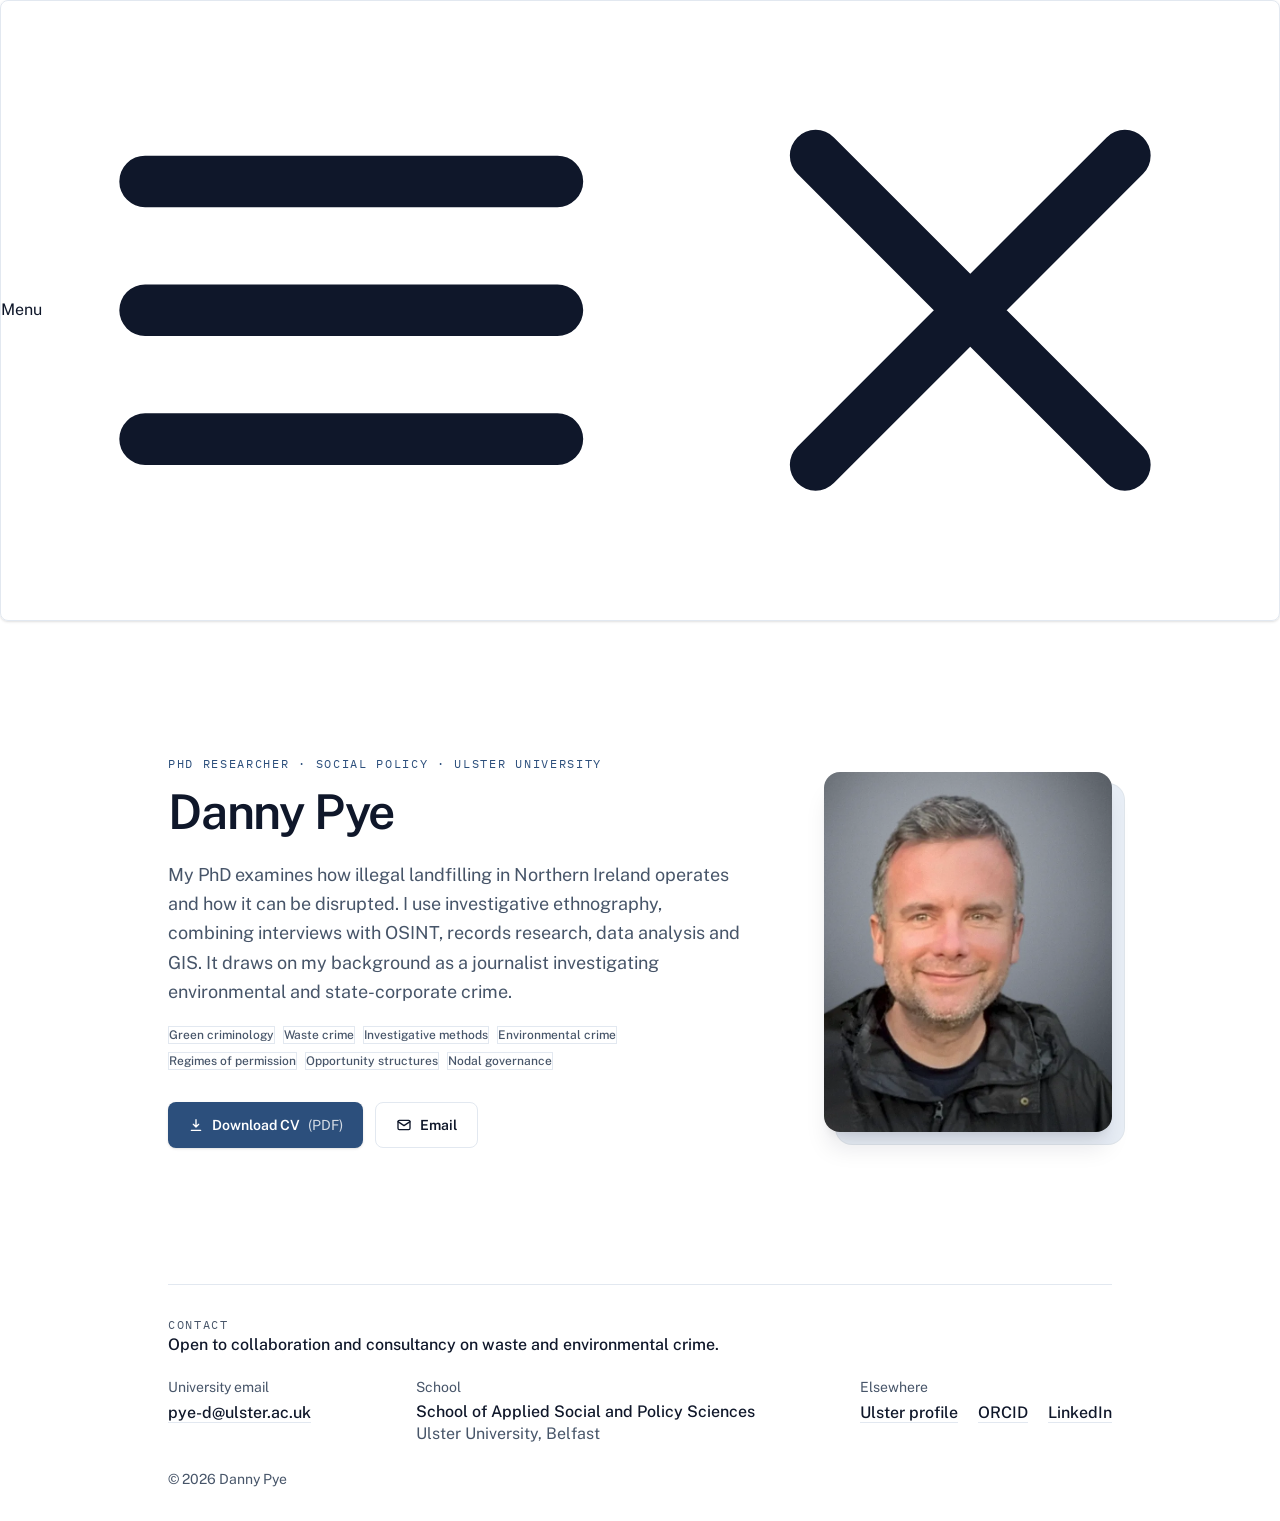
==== index.html @ be4c5b01 "Add files via upload" ====
<!DOCTYPE html>
<html lang="en-GB">
<head>
  <meta charset="utf-8">
  <meta name="viewport" content="width=device-width, initial-scale=1">
  <title>Danny Pye · PhD Researcher</title>
  <meta name="description" content="Danny Pye, PhD researcher in Social Policy at Ulster University, researching illegal landfilling in Northern Ireland.">

  <link rel="canonical" href="https://danny-pye.com/">

  <!-- Link previews: what appears when the site is shared on LinkedIn, WhatsApp, email, Bluesky, X -->
  <meta property="og:type" content="website">
  <meta property="og:url" content="https://danny-pye.com/">
  <meta property="og:site_name" content="Danny Pye">
  <meta property="og:locale" content="en_GB">
  <meta property="og:title" content="Danny Pye · PhD Researcher">
  <meta property="og:description" content="Danny Pye, PhD researcher in Social Policy at Ulster University, researching illegal landfilling in Northern Ireland.">
  <meta property="og:image" content="https://danny-pye.com/assets/og-image.jpg">
  <meta property="og:image:width" content="1200">
  <meta property="og:image:height" content="630">
  <meta property="og:image:alt" content="Danny Pye, PhD Researcher, Social Policy, Ulster University">
  <meta name="twitter:card" content="summary_large_image">

  <!-- Search engines: who this page is about and which profiles are his. Data only, not a script that runs. -->
  <script type="application/ld+json">
  {
    "@context": "https://schema.org",
    "@type": "Person",
    "name": "Danny Pye",
    "alternateName": "Daniel Pye",
    "url": "https://danny-pye.com/",
    "image": "https://danny-pye.com/assets/portrait.jpg",
    "jobTitle": "PhD Researcher",
    "email": "mailto:pye-d@ulster.ac.uk",
    "affiliation": {
      "@type": "CollegeOrUniversity",
      "name": "Ulster University",
      "department": { "@type": "Organization", "name": "School of Applied Social and Policy Sciences" }
    },
    "knowsAbout": ["Green criminology", "State-corporate crime", "Waste crime", "Environmental regulation", "Investigative methods"],
    "sameAs": [
      "https://orcid.org/0009-0008-0359-2669",
      "https://pure.ulster.ac.uk/en/persons/daniel-pye/",
      "https://www.linkedin.com/in/daniel-pye/"
    ]
  }
  </script>

  <!-- Browser-tab and home-screen icons -->
  <link rel="icon" href="favicon.ico" sizes="32x32">
  <link rel="icon" href="assets/favicon.svg" type="image/svg+xml">
  <link rel="apple-touch-icon" href="apple-touch-icon.png">

  <!-- Fonts -->
  <link rel="preconnect" href="https://fonts.googleapis.com">
  <link rel="preconnect" href="https://fonts.gstatic.com" crossorigin>
  <link rel="stylesheet" href="https://fonts.googleapis.com/css2?family=IBM+Plex+Mono:wght@500&family=Public+Sans:wght@400;500;600;700&display=swap">

  <!-- Compiled Tailwind (built automatically by GitHub from src/input.css) -->
  <link rel="stylesheet" href="assets/site.css">
</head>

<body class="bg-white font-sans text-ink antialiased">
  <!-- ===== Menu (no JavaScript: uses the built-in <details> element) =====
       To add a page: copy one <a> line below, in BOTH index.html and investigations.html. -->
  <nav aria-label="Site" class="fixed top-4 right-4 z-30 sm:top-6 sm:right-6">
    <details class="group relative">
      <summary class="flex size-11 cursor-pointer list-none items-center justify-center rounded-lg border border-line bg-white/90 text-ink shadow-sm backdrop-blur transition-colors hover:bg-slate-50 focus-visible:outline-2 focus-visible:outline-offset-2 focus-visible:outline-accent [&::-webkit-details-marker]:hidden">
        <span class="sr-only">Menu</span>
        <svg aria-hidden="true" class="size-5 group-open:hidden" viewBox="0 0 24 24" fill="none" stroke="currentColor" stroke-width="2" stroke-linecap="round"><path d="M4 7h16M4 12h16M4 17h16"/></svg>
        <svg aria-hidden="true" class="hidden size-5 group-open:block" viewBox="0 0 24 24" fill="none" stroke="currentColor" stroke-width="2" stroke-linecap="round"><path d="M6 6l12 12M18 6 6 18"/></svg>
      </summary>
      <div class="absolute right-0 mt-2 w-64 rounded-xl border border-line bg-white p-2 shadow-xl shadow-slate-900/10">
        <a href="./" aria-current="page" class="block rounded-lg px-3 py-2 text-sm font-medium bg-slate-100 text-ink focus-visible:outline-2 focus-visible:outline-accent">Home</a>
        <a href="investigations.html" class="block rounded-lg px-3 py-2 text-sm font-medium text-ink hover:bg-slate-50 focus-visible:outline-2 focus-visible:outline-accent">Selected investigations</a>
        <a href="assets/cv.pdf" download="Danny-Pye-CV.pdf" class="block rounded-lg px-3 py-2 text-sm font-medium text-ink hover:bg-slate-50 focus-visible:outline-2 focus-visible:outline-accent">Download CV (PDF)</a>
        <a href="./#contact" class="block rounded-lg px-3 py-2 text-sm font-medium text-ink hover:bg-slate-50 focus-visible:outline-2 focus-visible:outline-accent">Contact</a>
      </div>
    </details>
  </nav>

  <main class="mx-auto flex min-h-dvh max-w-5xl flex-col px-6 sm:px-10">

    <!-- ===== Intro ===== -->
    <section class="grid flex-1 items-center gap-10 py-12 md:grid-cols-[1fr_auto] md:gap-20 md:py-14 short:md:py-8 shorter:md:py-4">

      <!-- Text -->
      <div class="order-2 max-w-2xl md:order-1">
        <p class="font-mono text-xs uppercase tracking-[0.14em] text-accent">
          PhD Researcher · Social Policy · Ulster University
        </p>

        <h1 class="mt-4 text-4xl font-semibold tracking-tight text-balance sm:text-5xl short:mt-3 short:sm:text-[2.75rem]">
          Danny Pye
        </h1>

        <p class="mt-6 text-lg leading-relaxed text-muted short:mt-4 short:text-base shorter:leading-normal">
          My PhD examines how illegal landfilling in Northern Ireland operates and how it
          can be disrupted. I use investigative ethnography, combining interviews with OSINT,
          records research, data analysis and GIS. It draws on my
          background as a journalist investigating environmental and state-corporate crime.
        </p>

        <!-- Research interests: add, remove or reword the <li> lines -->
        <ul aria-label="Research interests" class="mt-5 flex flex-wrap gap-2 short:mt-4">
          <li class="rounded-full border border-line bg-slate-50 px-3 py-1 text-xs font-medium text-muted">Green criminology</li>
          <li class="rounded-full border border-line bg-slate-50 px-3 py-1 text-xs font-medium text-muted">Waste crime</li>
          <li class="rounded-full border border-line bg-slate-50 px-3 py-1 text-xs font-medium text-muted">Investigative methods</li>
          <li class="rounded-full border border-line bg-slate-50 px-3 py-1 text-xs font-medium text-muted">Environmental crime</li>
          <li class="rounded-full border border-line bg-slate-50 px-3 py-1 text-xs font-medium text-muted">Regimes of permission</li>
          <li class="rounded-full border border-line bg-slate-50 px-3 py-1 text-xs font-medium text-muted">Opportunity structures</li>
          <li class="rounded-full border border-line bg-slate-50 px-3 py-1 text-xs font-medium text-muted">Nodal governance</li>
        </ul>

        <div class="mt-8 flex flex-wrap gap-3 short:mt-5">
          <!-- CV button: to update the CV, upload a new cv.pdf to assets/ (same name). -->
          <a href="assets/cv.pdf" download="Danny-Pye-CV.pdf"
             class="inline-flex items-center gap-2 rounded-lg bg-accent px-5 py-3 text-sm font-semibold text-white shadow-sm transition-colors hover:bg-accent-dark focus-visible:outline-2 focus-visible:outline-offset-2 focus-visible:outline-accent">
            <svg aria-hidden="true" class="size-4" viewBox="0 0 24 24" fill="none" stroke="currentColor" stroke-width="2" stroke-linecap="round" stroke-linejoin="round"><path d="M12 4v11m0 0-4-4m4 4 4-4M5 20h14"/></svg>
            Download CV <span class="font-normal opacity-80">(PDF)</span>
          </a>
          <a href="mailto:pye-d@ulster.ac.uk"
             class="inline-flex items-center gap-2 rounded-lg border border-line px-5 py-3 text-sm font-semibold text-ink transition-colors hover:border-slate-300 hover:bg-slate-50 focus-visible:outline-2 focus-visible:outline-offset-2 focus-visible:outline-accent">
            <svg aria-hidden="true" class="size-4" viewBox="0 0 24 24" fill="none" stroke="currentColor" stroke-width="2" stroke-linecap="round" stroke-linejoin="round"><rect x="3" y="5" width="18" height="14" rx="2"/><path d="m3 7 9 6 9-6"/></svg>
            Email
          </a>
        </div>
      </div>

      <!-- Portrait card: offset tinted frame + soft shadow -->
      <figure class="relative order-1 w-52 sm:w-60 md:order-2 md:w-72 short:md:w-56">
        <div aria-hidden="true" class="absolute inset-0 translate-x-3 translate-y-3 rounded-2xl bg-accent-soft ring-1 ring-accent/15"></div>
        <picture>
          <source srcset="assets/portrait.webp" type="image/webp">
          <img src="assets/portrait.jpg" alt="Danny Pye" width="640" height="800"
               class="relative aspect-[4/5] w-full rounded-2xl object-cover shadow-xl shadow-slate-900/10">
        </picture>
      </figure>
    </section>

    <!-- ===== Contact ===== -->
    <section aria-labelledby="contact" class="border-t border-line pt-8 pb-6 short:pt-6 short:pb-4 shorter:pt-5">
      <h2 id="contact" class="font-mono text-xs uppercase tracking-[0.14em] text-muted">Contact</h2>
      <p class="mt-3 font-medium short:mt-2">
        Open to collaboration and consultancy on waste and environmental crime.
      </p>

      <dl class="mt-5 grid gap-6 sm:grid-cols-[auto_auto_auto] sm:justify-between sm:gap-x-10 short:mt-4">
        <div>
          <dt class="text-sm text-muted">University email</dt>
          <dd class="mt-1 font-medium">
            <a href="mailto:pye-d@ulster.ac.uk" class="underline decoration-line underline-offset-4 hover:decoration-accent">pye-d@ulster.ac.uk</a>
          </dd>
        </div>
        <div>
          <dt class="text-sm text-muted">School</dt>
          <dd class="mt-1 font-medium leading-snug">
            School of Applied Social and Policy Sciences<br>
            <span class="font-normal text-muted">Ulster University, Belfast</span>
          </dd>
        </div>
        <div>
          <dt class="text-sm text-muted">Elsewhere</dt>
          <dd class="mt-1 flex flex-wrap gap-x-5 gap-y-1 font-medium">
            <a href="https://pure.ulster.ac.uk/en/persons/daniel-pye/" class="underline decoration-line underline-offset-4 hover:decoration-accent">Ulster profile</a>
            <a href="https://orcid.org/0009-0008-0359-2669" class="underline decoration-line underline-offset-4 hover:decoration-accent">ORCID</a>
            <a href="https://www.linkedin.com/in/daniel-pye/" class="underline decoration-line underline-offset-4 hover:decoration-accent">LinkedIn</a>
          </dd>
        </div>
      </dl>
    </section>

    <footer class="pb-8 text-sm text-muted short:pb-6 shorter:pb-4">
      © 2026 Danny Pye
    </footer>

  </main>
</body>
</html>
---- assets/site.css ----
/*! tailwindcss v4.3.4 | MIT License | https://tailwindcss.com */
@layer properties{@supports (((-webkit-hyphens:none)) and (not (margin-trim:block))) or ((-moz-orient:inline) and (not (color:rgb(from red r g b)))){*,:before,:after,::backdrop{--tw-translate-x:0;--tw-translate-y:0;--tw-translate-z:0;--tw-border-style:solid;--tw-leading:initial;--tw-font-weight:initial;--tw-tracking:initial;--tw-shadow:0 0 #0000;--tw-shadow-color:initial;--tw-shadow-alpha:100%;--tw-inset-shadow:0 0 #0000;--tw-inset-shadow-color:initial;--tw-inset-shadow-alpha:100%;--tw-ring-color:initial;--tw-ring-shadow:0 0 #0000;--tw-inset-ring-color:initial;--tw-inset-ring-shadow:0 0 #0000;--tw-ring-inset:initial;--tw-ring-offset-width:0px;--tw-ring-offset-color:#fff;--tw-ring-offset-shadow:0 0 #0000;--tw-outline-style:solid}}}@layer theme{:root,:host{--font-sans:"Public Sans", ui-sans-serif, system-ui, "Segoe UI", sans-serif;--font-mono:"IBM Plex Mono", ui-monospace, "Cascadia Mono", Consolas, monospace;--color-slate-50:oklch(98.4% .003 247.858);--color-slate-300:oklch(86.9% .022 252.894);--color-slate-900:oklch(20.8% .042 265.755);--color-white:#fff;--spacing:.25rem;--container-xl:36rem;--container-5xl:64rem;--text-xs:.75rem;--text-xs--line-height:calc(1 / .75);--text-sm:.875rem;--text-sm--line-height:calc(1.25 / .875);--text-lg:1.125rem;--text-lg--line-height:calc(1.75 / 1.125);--text-4xl:2.25rem;--text-4xl--line-height:calc(2.5 / 2.25);--text-5xl:3rem;--text-5xl--line-height:1;--font-weight-normal:400;--font-weight-medium:500;--font-weight-semibold:600;--tracking-tight:-.025em;--leading-snug:1.375;--leading-relaxed:1.625;--radius-lg:.5rem;--radius-2xl:1rem;--default-transition-duration:.15s;--default-transition-timing-function:cubic-bezier(.4, 0, .2, 1);--default-font-family:var(--font-sans);--default-mono-font-family:var(--font-mono);--color-ink:#0f172a;--color-muted:#475569;--color-line:#e2e8f0;--color-accent:#2c4f7c;--color-accent-dark:#213c60;--color-accent-soft:#e8eef6}}@layer base{*,:after,:before,::backdrop{box-sizing:border-box;border:0 solid;margin:0;padding:0}::file-selector-button{box-sizing:border-box;border:0 solid;margin:0;padding:0}html,:host{-webkit-text-size-adjust:100%;tab-size:4;line-height:1.5;font-family:var(--default-font-family,-apple-system, BlinkMacSystemFont, "Segoe UI", Roboto, "Helvetica Neue", "Noto Sans", Arial, sans-serif, "Apple Color Emoji", "Segoe UI Emoji", "Segoe UI Symbol", "Noto Color Emoji");font-feature-settings:var(--default-font-feature-settings,normal);font-variation-settings:var(--default-font-variation-settings,normal);-webkit-tap-highlight-color:transparent}hr{height:0;color:inherit;border-top-width:1px}abbr:where([title]){-webkit-text-decoration:underline dotted;text-decoration:underline dotted}h1,h2,h3,h4,h5,h6{font-size:inherit;font-weight:inherit}a{color:inherit;-webkit-text-decoration:inherit;-webkit-text-decoration:inherit;-webkit-text-decoration:inherit;text-decoration:inherit}b,strong{font-weight:bolder}code,kbd,samp,pre{font-family:var(--default-mono-font-family,ui-monospace, SFMono-Regular, Menlo, Monaco, Consolas, "Liberation Mono", "Courier New", monospace);font-feature-settings:var(--default-mono-font-feature-settings,normal);font-variation-settings:var(--default-mono-font-variation-settings,normal);font-size:1em}small{font-size:80%}sub,sup{vertical-align:baseline;font-size:75%;line-height:0;position:relative}sub{bottom:-.25em}sup{top:-.5em}table{text-indent:0;border-color:inherit;border-collapse:collapse}:-moz-focusring:where(:not(iframe)){outline:auto}progress{vertical-align:baseline}summary{display:list-item}ol,ul,menu{list-style:none}img,svg,video,canvas,audio,iframe,embed,object{vertical-align:middle;display:block}img,video{max-width:100%;height:auto}button,input,select,optgroup,textarea{font:inherit;font-feature-settings:inherit;font-variation-settings:inherit;letter-spacing:inherit;color:inherit;opacity:1;background-color:#0000;border-radius:0}::file-selector-button{font:inherit;font-feature-settings:inherit;font-variation-settings:inherit;letter-spacing:inherit;color:inherit;opacity:1;background-color:#0000;border-radius:0}:where(select:is([multiple],[size])) optgroup{font-weight:bolder}:where(select:is([multiple],[size])) optgroup option{padding-inline-start:20px}::file-selector-button{margin-inline-end:4px}::placeholder{opacity:1}@supports (not ((-webkit-appearance:-apple-pay-button))) or (contain-intrinsic-size:1px){::placeholder{color:currentColor}@supports (color:color-mix(in lab, red, red)){::placeholder{color:color-mix(in oklab, currentcolor 50%, transparent)}}}textarea{resize:vertical}::-webkit-search-decoration{-webkit-appearance:none}::-webkit-date-and-time-value{min-height:1lh;text-align:inherit}::-webkit-datetime-edit{display:inline-flex}::-webkit-datetime-edit-fields-wrapper{padding:0}::-webkit-datetime-edit{padding-block:0}::-webkit-datetime-edit-year-field{padding-block:0}::-webkit-datetime-edit-month-field{padding-block:0}::-webkit-datetime-edit-day-field{padding-block:0}::-webkit-datetime-edit-hour-field{padding-block:0}::-webkit-datetime-edit-minute-field{padding-block:0}::-webkit-datetime-edit-second-field{padding-block:0}::-webkit-datetime-edit-millisecond-field{padding-block:0}::-webkit-datetime-edit-meridiem-field{padding-block:0}::-webkit-calendar-picker-indicator{line-height:1}:-moz-ui-invalid{box-shadow:none}button,input:where([type=button],[type=reset],[type=submit]){appearance:button}::file-selector-button{appearance:button}::-webkit-inner-spin-button{height:auto}::-webkit-outer-spin-button{height:auto}[hidden]:where(:not([hidden=until-found])){display:none!important}}@layer components;@layer utilities{.absolute{position:absolute}.relative{position:relative}.inset-0{inset:0}.order-1{order:1}.order-2{order:2}.mx-auto{margin-inline:auto}.mt-1{margin-top:var(--spacing)}.mt-4{margin-top:calc(var(--spacing) * 4)}.mt-5{margin-top:calc(var(--spacing) * 5)}.mt-6{margin-top:calc(var(--spacing) * 6)}.mt-8{margin-top:calc(var(--spacing) * 8)}.block{display:block}.contents{display:contents}.flex{display:flex}.grid{display:grid}.inline-flex{display:inline-flex}.aspect-\[4\/5\]{aspect-ratio:4/5}.size-4{width:calc(var(--spacing) * 4);height:calc(var(--spacing) * 4)}.min-h-dvh{min-height:100dvh}.w-52{width:calc(var(--spacing) * 52)}.w-full{width:100%}.max-w-5xl{max-width:var(--container-5xl)}.max-w-xl{max-width:var(--container-xl)}.flex-1{flex:1}.translate-x-3{--tw-translate-x:calc(var(--spacing) * 3);translate:var(--tw-translate-x) var(--tw-translate-y)}.translate-y-3{--tw-translate-y:calc(var(--spacing) * 3);translate:var(--tw-translate-x) var(--tw-translate-y)}.flex-col{flex-direction:column}.flex-wrap{flex-wrap:wrap}.items-center{align-items:center}.gap-2{gap:calc(var(--spacing) * 2)}.gap-3{gap:calc(var(--spacing) * 3)}.gap-6{gap:calc(var(--spacing) * 6)}.gap-10{gap:calc(var(--spacing) * 10)}.gap-x-5{column-gap:calc(var(--spacing) * 5)}.gap-y-1{row-gap:var(--spacing)}.rounded{border-radius:.25rem}.rounded-2xl{border-radius:var(--radius-2xl)}.rounded-lg{border-radius:var(--radius-lg)}.border{border-style:var(--tw-border-style);border-width:1px}.border-t{border-top-style:var(--tw-border-style);border-top-width:1px}.border-line{border-color:var(--color-line)}.bg-accent{background-color:var(--color-accent)}.bg-accent-soft{background-color:var(--color-accent-soft)}.bg-white{background-color:var(--color-white)}.object-cover{object-fit:cover}.px-5{padding-inline:calc(var(--spacing) * 5)}.px-6{padding-inline:calc(var(--spacing) * 6)}.py-3{padding-block:calc(var(--spacing) * 3)}.py-12{padding-block:calc(var(--spacing) * 12)}.pt-8{padding-top:calc(var(--spacing) * 8)}.pb-6{padding-bottom:calc(var(--spacing) * 6)}.pb-8{padding-bottom:calc(var(--spacing) * 8)}.font-mono{font-family:var(--font-mono)}.font-sans{font-family:var(--font-sans)}.text-4xl{font-size:var(--text-4xl);line-height:var(--tw-leading,var(--text-4xl--line-height))}.text-lg{font-size:var(--text-lg);line-height:var(--tw-leading,var(--text-lg--line-height))}.text-sm{font-size:var(--text-sm);line-height:var(--tw-leading,var(--text-sm--line-height))}.text-xs{font-size:var(--text-xs);line-height:var(--tw-leading,var(--text-xs--line-height))}.leading-relaxed{--tw-leading:var(--leading-relaxed);line-height:var(--leading-relaxed)}.leading-snug{--tw-leading:var(--leading-snug);line-height:var(--leading-snug)}.font-medium{--tw-font-weight:var(--font-weight-medium);font-weight:var(--font-weight-medium)}.font-normal{--tw-font-weight:var(--font-weight-normal);font-weight:var(--font-weight-normal)}.font-semibold{--tw-font-weight:var(--font-weight-semibold);font-weight:var(--font-weight-semibold)}.tracking-\[0\.14em\]{--tw-tracking:.14em;letter-spacing:.14em}.tracking-tight{--tw-tracking:var(--tracking-tight);letter-spacing:var(--tracking-tight)}.text-balance{text-wrap:balance}.text-accent{color:var(--color-accent)}.text-ink{color:var(--color-ink)}.text-muted{color:var(--color-muted)}.text-white{color:var(--color-white)}.uppercase{text-transform:uppercase}.underline{text-decoration-line:underline}.decoration-line{-webkit-text-decoration-color:var(--color-line);-webkit-text-decoration-color:var(--color-line);text-decoration-color:var(--color-line)}.underline-offset-4{text-underline-offset:4px}.antialiased{-webkit-font-smoothing:antialiased;-moz-osx-font-smoothing:grayscale}.opacity-80{opacity:.8}.shadow,.shadow-sm{--tw-shadow:0 1px 3px 0 var(--tw-shadow-color,#0000001a), 0 1px 2px -1px var(--tw-shadow-color,#0000001a);box-shadow:var(--tw-inset-shadow), var(--tw-inset-ring-shadow), var(--tw-ring-offset-shadow), var(--tw-ring-shadow), var(--tw-shadow)}.shadow-xl{--tw-shadow:0 20px 25px -5px var(--tw-shadow-color,#0000001a), 0 8px 10px -6px var(--tw-shadow-color,#0000001a);box-shadow:var(--tw-inset-shadow), var(--tw-inset-ring-shadow), var(--tw-ring-offset-shadow), var(--tw-ring-shadow), var(--tw-shadow)}.ring-1{--tw-ring-shadow:var(--tw-ring-inset, ) 0 0 0 calc(1px + var(--tw-ring-offset-width)) var(--tw-ring-color,currentcolor);box-shadow:var(--tw-inset-shadow), var(--tw-inset-ring-shadow), var(--tw-ring-offset-shadow), var(--tw-ring-shadow), var(--tw-shadow)}.shadow-slate-900\/10{--tw-shadow-color:#0f172b1a}@supports (color:color-mix(in lab, red, red)){.shadow-slate-900\/10{--tw-shadow-color:color-mix(in oklab, color-mix(in oklab, var(--color-slate-900) 10%, transparent) var(--tw-shadow-alpha), transparent)}}.ring-accent\/15{--tw-ring-color:#2c4f7c26}@supports (color:color-mix(in lab, red, red)){.ring-accent\/15{--tw-ring-color:color-mix(in oklab, var(--color-accent) 15%, transparent)}}.transition-colors{transition-property:color,background-color,border-color,outline-color,text-decoration-color,fill,stroke,--tw-gradient-from,--tw-gradient-via,--tw-gradient-to;transition-timing-function:var(--tw-ease,var(--default-transition-timing-function));transition-duration:var(--tw-duration,var(--default-transition-duration))}@media (hover:hover){.hover\:border-slate-300:hover{border-color:var(--color-slate-300)}.hover\:bg-accent-dark:hover{background-color:var(--color-accent-dark)}.hover\:bg-slate-50:hover{background-color:var(--color-slate-50)}.hover\:decoration-accent:hover{-webkit-text-decoration-color:var(--color-accent);-webkit-text-decoration-color:var(--color-accent);text-decoration-color:var(--color-accent)}}.focus-visible\:outline-2:focus-visible{outline-style:var(--tw-outline-style);outline-width:2px}.focus-visible\:outline-offset-2:focus-visible{outline-offset:2px}.focus-visible\:outline-accent:focus-visible{outline-color:var(--color-accent)}@media (min-width:40rem){.sm\:w-60{width:calc(var(--spacing) * 60)}.sm\:grid-cols-\[auto_auto_auto\]{grid-template-columns:auto auto auto}.sm\:justify-between{justify-content:space-between}.sm\:gap-x-10{column-gap:calc(var(--spacing) * 10)}.sm\:px-10{padding-inline:calc(var(--spacing) * 10)}.sm\:text-5xl{font-size:var(--text-5xl);line-height:var(--tw-leading,var(--text-5xl--line-height))}}@media (min-width:48rem){.md\:order-1{order:1}.md\:order-2{order:2}.md\:w-72{width:calc(var(--spacing) * 72)}.md\:grid-cols-\[1fr_auto\]{grid-template-columns:1fr auto}.md\:gap-20{gap:calc(var(--spacing) * 20)}.md\:py-16{padding-block:calc(var(--spacing) * 16)}}@media (max-height:760px){.short\:mt-4{margin-top:calc(var(--spacing) * 4)}.short\:pt-6{padding-top:calc(var(--spacing) * 6)}.short\:pb-4{padding-bottom:calc(var(--spacing) * 4)}.short\:pb-6{padding-bottom:calc(var(--spacing) * 6)}@media (min-width:48rem){.short\:md\:w-56{width:calc(var(--spacing) * 56)}.short\:md\:py-8{padding-block:calc(var(--spacing) * 8)}}}}@property --tw-translate-x{syntax:"*";inherits:false;initial-value:0}@property --tw-translate-y{syntax:"*";inherits:false;initial-value:0}@property --tw-translate-z{syntax:"*";inherits:false;initial-value:0}@property --tw-border-style{syntax:"*";inherits:false;initial-value:solid}@property --tw-leading{syntax:"*";inherits:false}@property --tw-font-weight{syntax:"*";inherits:false}@property --tw-tracking{syntax:"*";inherits:false}@property --tw-shadow{syntax:"*";inherits:false;initial-value:0 0 #0000}@property --tw-shadow-color{syntax:"*";inherits:false}@property --tw-shadow-alpha{syntax:"<percentage>";inherits:false;initial-value:100%}@property --tw-inset-shadow{syntax:"*";inherits:false;initial-value:0 0 #0000}@property --tw-inset-shadow-color{syntax:"*";inherits:false}@property --tw-inset-shadow-alpha{syntax:"<percentage>";inherits:false;initial-value:100%}@property --tw-ring-color{syntax:"*";inherits:false}@property --tw-ring-shadow{syntax:"*";inherits:false;initial-value:0 0 #0000}@property --tw-inset-ring-color{syntax:"*";inherits:false}@property --tw-inset-ring-shadow{syntax:"*";inherits:false;initial-value:0 0 #0000}@property --tw-ring-inset{syntax:"*";inherits:false}@property --tw-ring-offset-width{syntax:"<length>";inherits:false;initial-value:0}@property --tw-ring-offset-color{syntax:"*";inherits:false;initial-value:#fff}@property --tw-ring-offset-shadow{syntax:"*";inherits:false;initial-value:0 0 #0000}@property --tw-outline-style{syntax:"*";inherits:false;initial-value:solid}
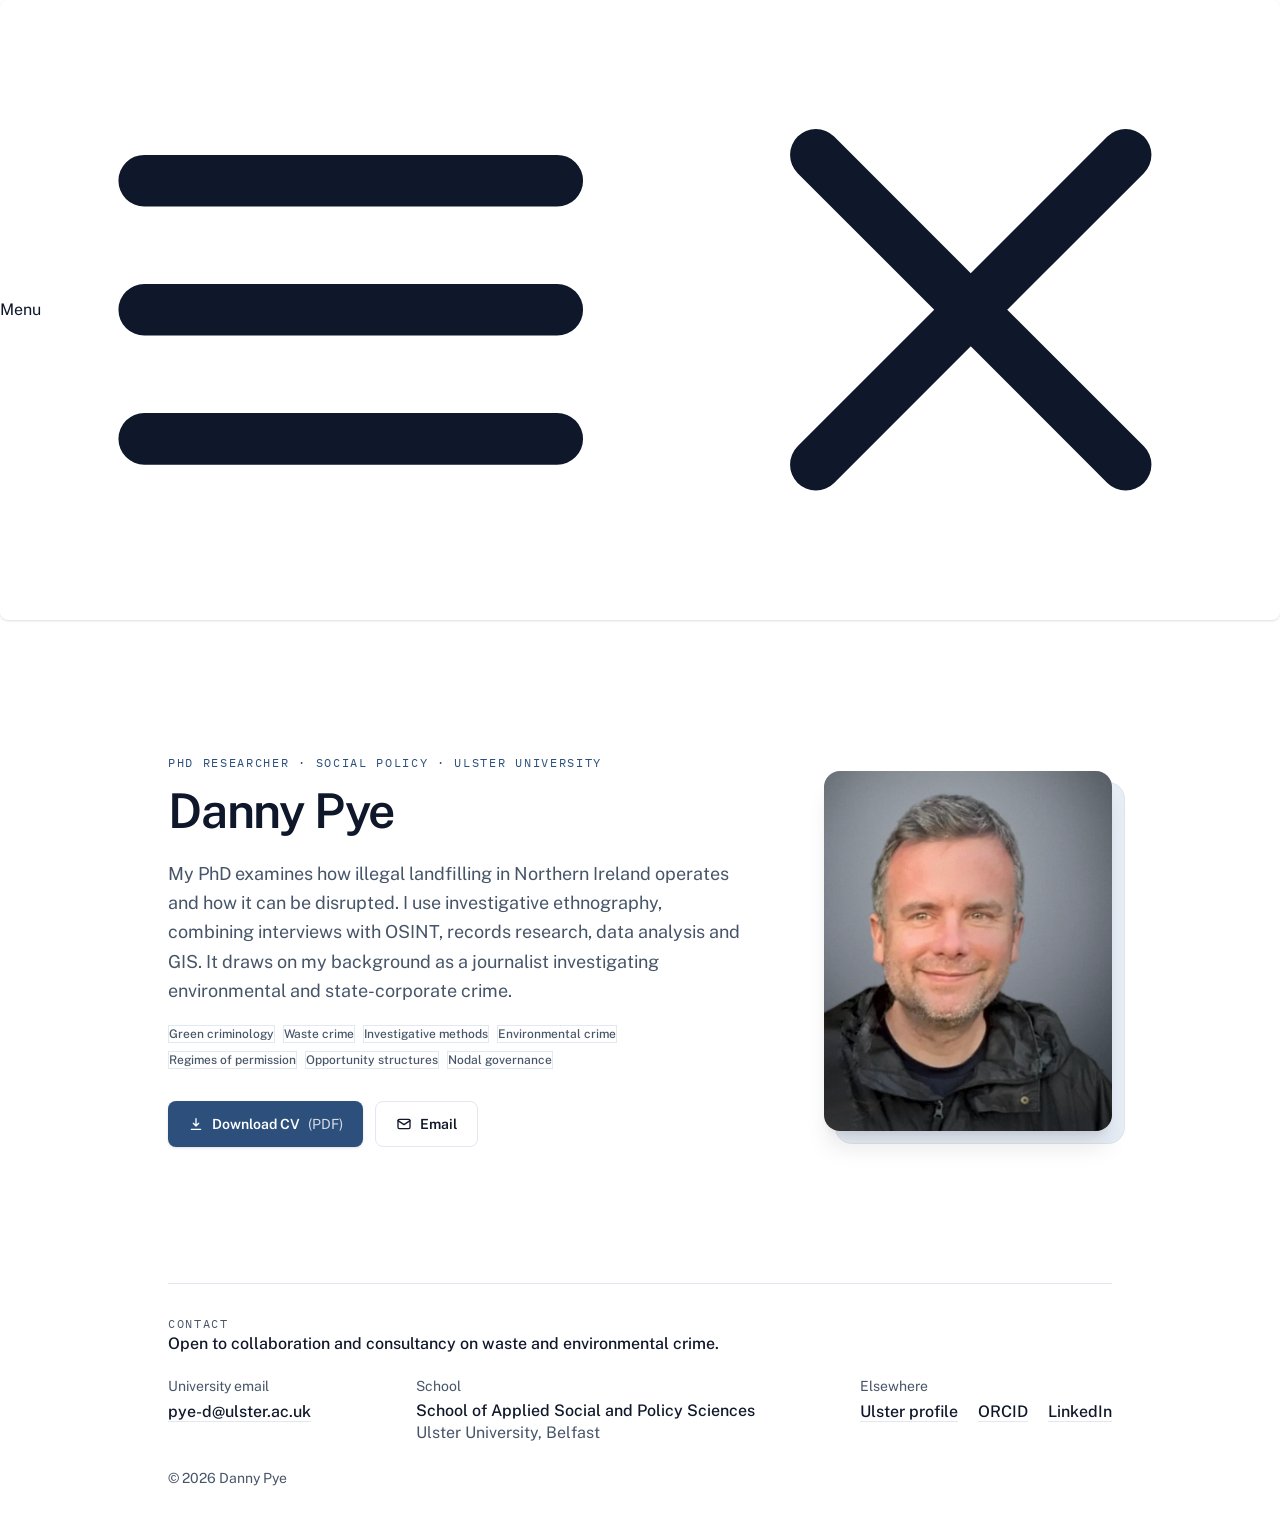
==== commit 19215b7c: "Remove border from menu dropdown in index.html" ====
--- a/index.html
+++ b/index.html
@@ -65,16 +65,14 @@
        To add a page: copy one <a> line below, in BOTH index.html and investigations.html. -->
   <nav aria-label="Site" class="fixed top-4 right-4 z-30 sm:top-6 sm:right-6">
     <details class="group relative">
-      <summary class="flex size-11 cursor-pointer list-none items-center justify-center rounded-lg border border-line bg-white/90 text-ink shadow-sm backdrop-blur transition-colors hover:bg-slate-50 focus-visible:outline-2 focus-visible:outline-offset-2 focus-visible:outline-accent [&::-webkit-details-marker]:hidden">
+      <summary class="flex size-11 cursor-pointer list-none items-center justify-center rounded-lg bg-white/90 text-ink shadow-sm backdrop-blur transition-colors hover:bg-slate-50 focus-visible:outline-2 focus-visible:outline-offset-2 focus-visible:outline-accent [&::-webkit-details-marker]:hidden">
         <span class="sr-only">Menu</span>
         <svg aria-hidden="true" class="size-5 group-open:hidden" viewBox="0 0 24 24" fill="none" stroke="currentColor" stroke-width="2" stroke-linecap="round"><path d="M4 7h16M4 12h16M4 17h16"/></svg>
         <svg aria-hidden="true" class="hidden size-5 group-open:block" viewBox="0 0 24 24" fill="none" stroke="currentColor" stroke-width="2" stroke-linecap="round"><path d="M6 6l12 12M18 6 6 18"/></svg>
       </summary>
-      <div class="absolute right-0 mt-2 w-64 rounded-xl border border-line bg-white p-2 shadow-xl shadow-slate-900/10">
+      <div class="absolute right-0 mt-2 w-64 rounded-xl bg-white p-2 shadow-xl shadow-slate-900/10">
         <a href="./" aria-current="page" class="block rounded-lg px-3 py-2 text-sm font-medium bg-slate-100 text-ink focus-visible:outline-2 focus-visible:outline-accent">Home</a>
         <a href="investigations.html" class="block rounded-lg px-3 py-2 text-sm font-medium text-ink hover:bg-slate-50 focus-visible:outline-2 focus-visible:outline-accent">Selected investigations</a>
-        <a href="assets/cv.pdf" download="Danny-Pye-CV.pdf" class="block rounded-lg px-3 py-2 text-sm font-medium text-ink hover:bg-slate-50 focus-visible:outline-2 focus-visible:outline-accent">Download CV (PDF)</a>
-        <a href="./#contact" class="block rounded-lg px-3 py-2 text-sm font-medium text-ink hover:bg-slate-50 focus-visible:outline-2 focus-visible:outline-accent">Contact</a>
       </div>
     </details>
   </nav>
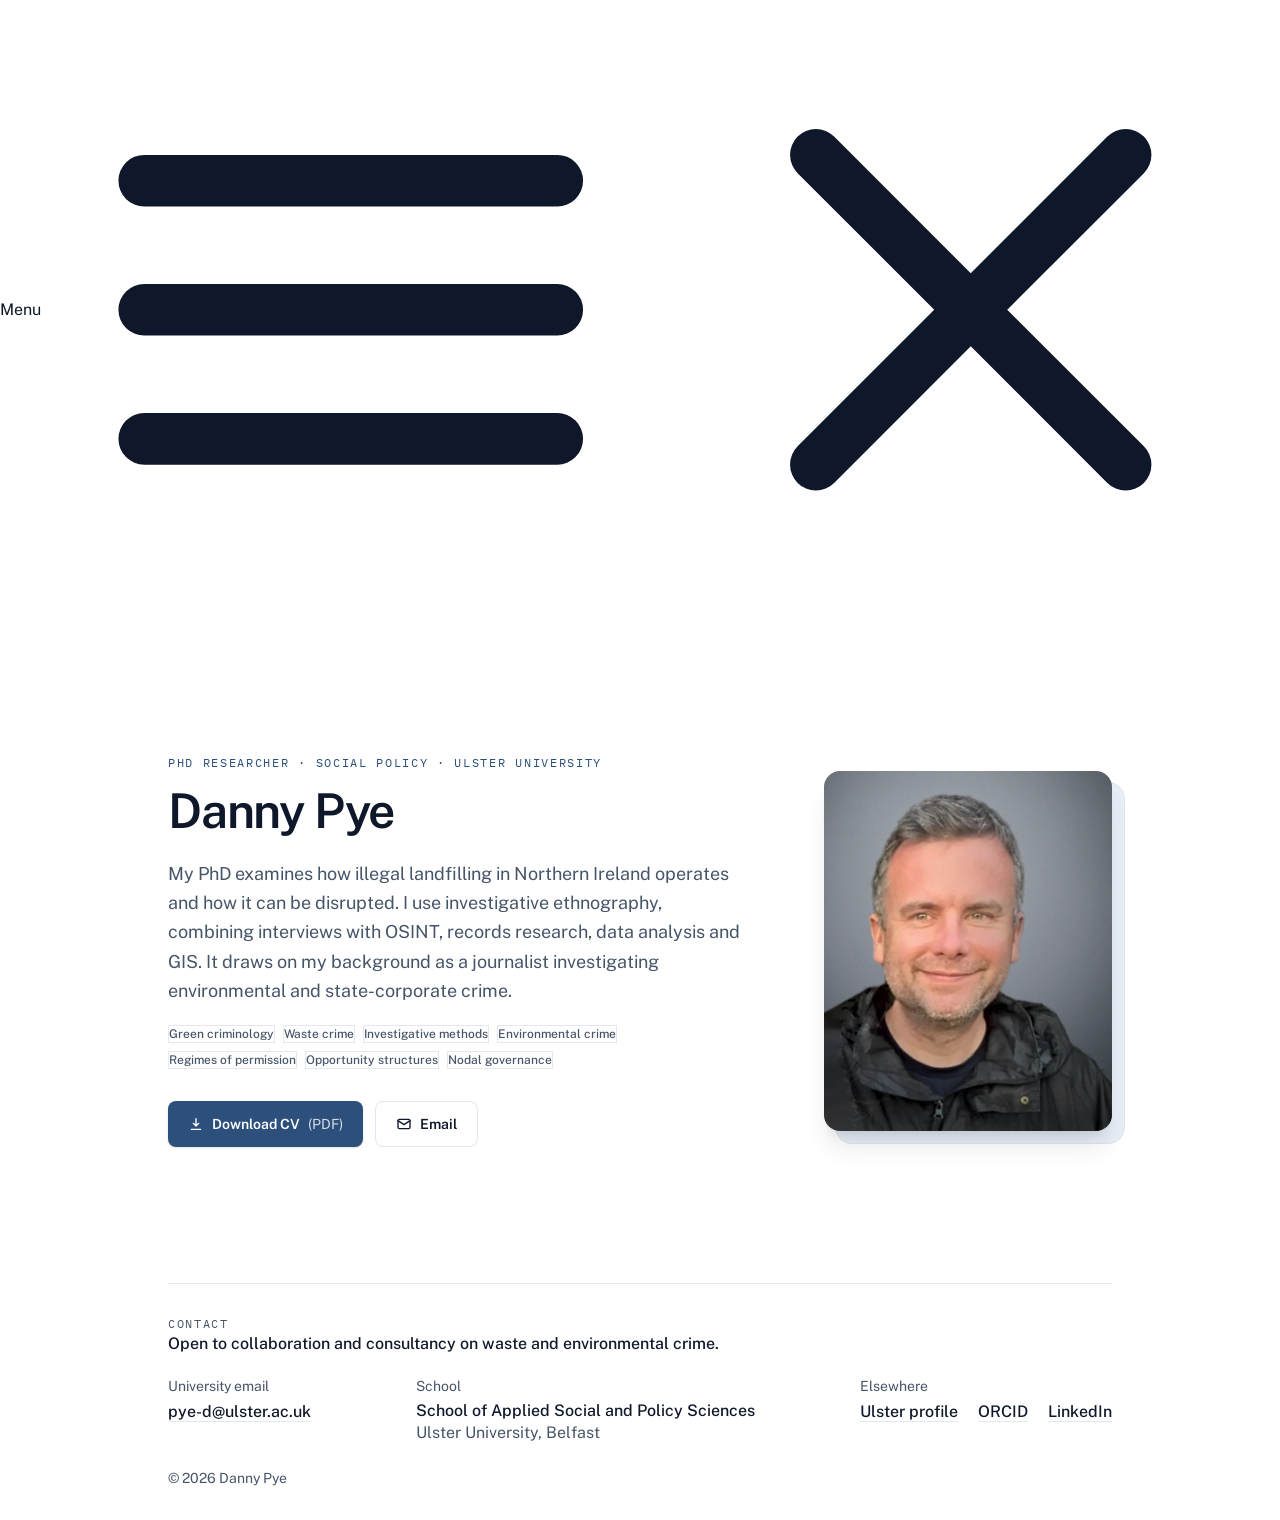
==== commit ba04b3bc: "Add files via upload" ====
--- a/index.html
+++ b/index.html
@@ -65,12 +65,12 @@
        To add a page: copy one <a> line below, in BOTH index.html and investigations.html. -->
   <nav aria-label="Site" class="fixed top-4 right-4 z-30 sm:top-6 sm:right-6">
     <details class="group relative">
-      <summary class="flex size-11 cursor-pointer list-none items-center justify-center rounded-lg bg-white/90 text-ink shadow-sm backdrop-blur transition-colors hover:bg-slate-50 focus-visible:outline-2 focus-visible:outline-offset-2 focus-visible:outline-accent [&::-webkit-details-marker]:hidden">
+      <summary class="flex size-11 cursor-pointer list-none items-center justify-center rounded-lg bg-white text-ink transition-colors hover:bg-slate-50 focus-visible:outline-2 focus-visible:outline-offset-2 focus-visible:outline-accent [&::-webkit-details-marker]:hidden">
         <span class="sr-only">Menu</span>
         <svg aria-hidden="true" class="size-5 group-open:hidden" viewBox="0 0 24 24" fill="none" stroke="currentColor" stroke-width="2" stroke-linecap="round"><path d="M4 7h16M4 12h16M4 17h16"/></svg>
         <svg aria-hidden="true" class="hidden size-5 group-open:block" viewBox="0 0 24 24" fill="none" stroke="currentColor" stroke-width="2" stroke-linecap="round"><path d="M6 6l12 12M18 6 6 18"/></svg>
       </summary>
-      <div class="absolute right-0 mt-2 w-64 rounded-xl bg-white p-2 shadow-xl shadow-slate-900/10">
+      <div class="absolute right-0 mt-2 w-64 rounded-xl bg-white p-2 shadow-[0_16px_48px_-12px_rgb(15_23_42/0.22)]">
         <a href="./" aria-current="page" class="block rounded-lg px-3 py-2 text-sm font-medium bg-slate-100 text-ink focus-visible:outline-2 focus-visible:outline-accent">Home</a>
         <a href="investigations.html" class="block rounded-lg px-3 py-2 text-sm font-medium text-ink hover:bg-slate-50 focus-visible:outline-2 focus-visible:outline-accent">Selected investigations</a>
       </div>
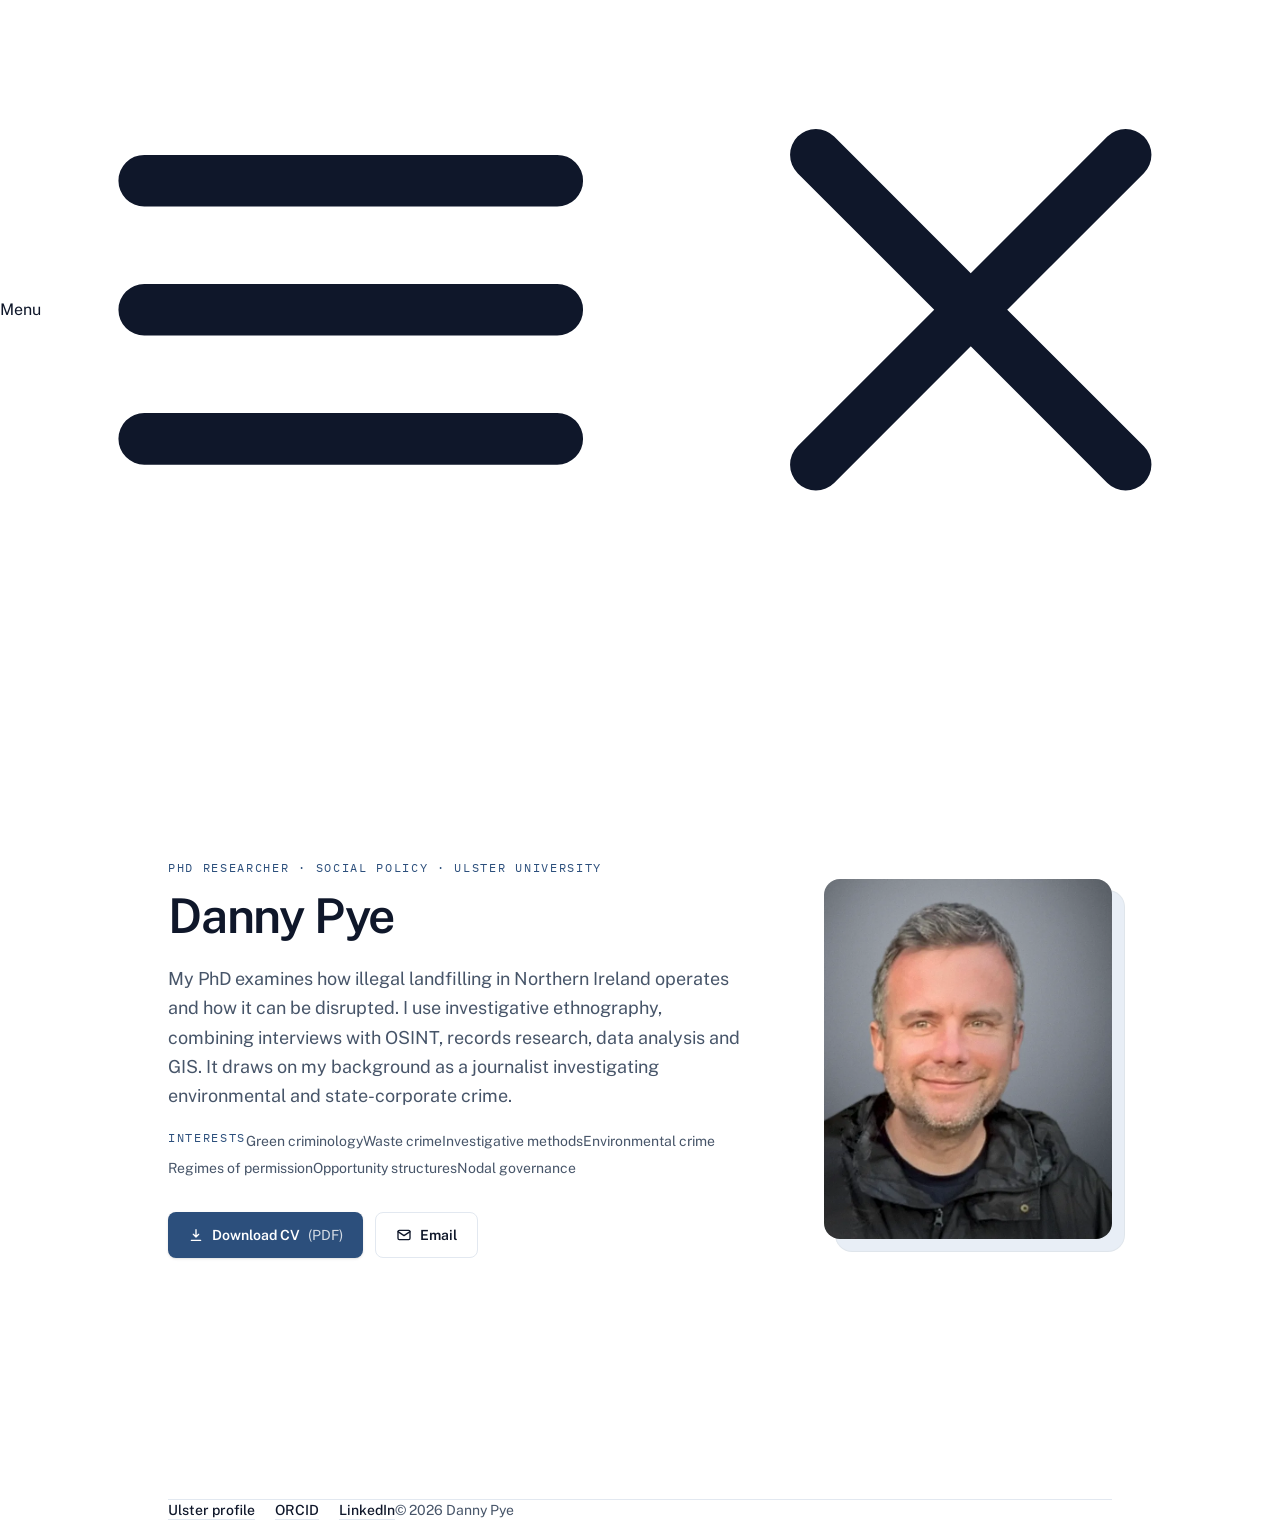
==== commit cc4ec6f0: "Add files via upload" ====
--- a/index.html
+++ b/index.html
@@ -63,7 +63,7 @@
 <body class="bg-white font-sans text-ink antialiased">
   <!-- ===== Menu (no JavaScript: uses the built-in <details> element) =====
        To add a page: copy one <a> line below, in BOTH index.html and investigations.html. -->
-  <nav aria-label="Site" class="fixed top-4 right-4 z-30 sm:top-6 sm:right-6">
+  <nav aria-label="Site" class="fixed top-4 right-3 z-30 sm:top-6 sm:right-[max(1.75rem,calc((100vw-64rem)/2+1.75rem))]">
     <details class="group relative">
       <summary class="flex size-11 cursor-pointer list-none items-center justify-center rounded-lg bg-white text-ink transition-colors hover:bg-slate-50 focus-visible:outline-2 focus-visible:outline-offset-2 focus-visible:outline-accent [&::-webkit-details-marker]:hidden">
         <span class="sr-only">Menu</span>
@@ -85,7 +85,7 @@
       <!-- Text -->
       <div class="order-2 max-w-2xl md:order-1">
         <p class="font-mono text-xs uppercase tracking-[0.14em] text-accent">
-          PhD Researcher · Social Policy · Ulster University
+          PhD Researcher <span class="hidden sm:inline">· Social Policy </span>· Ulster University
         </p>
 
         <h1 class="mt-4 text-4xl font-semibold tracking-tight text-balance sm:text-5xl short:mt-3 short:sm:text-[2.75rem]">
@@ -99,15 +99,16 @@
           background as a journalist investigating environmental and state-corporate crime.
         </p>
 
-        <!-- Research interests: add, remove or reword the <li> lines -->
-        <ul aria-label="Research interests" class="mt-5 flex flex-wrap gap-2 short:mt-4">
-          <li class="rounded-full border border-line bg-slate-50 px-3 py-1 text-xs font-medium text-muted">Green criminology</li>
-          <li class="rounded-full border border-line bg-slate-50 px-3 py-1 text-xs font-medium text-muted">Waste crime</li>
-          <li class="rounded-full border border-line bg-slate-50 px-3 py-1 text-xs font-medium text-muted">Investigative methods</li>
-          <li class="rounded-full border border-line bg-slate-50 px-3 py-1 text-xs font-medium text-muted">Environmental crime</li>
-          <li class="rounded-full border border-line bg-slate-50 px-3 py-1 text-xs font-medium text-muted">Regimes of permission</li>
-          <li class="rounded-full border border-line bg-slate-50 px-3 py-1 text-xs font-medium text-muted">Opportunity structures</li>
-          <li class="rounded-full border border-line bg-slate-50 px-3 py-1 text-xs font-medium text-muted">Nodal governance</li>
+        <!-- Research interests: add, remove or reword the <li> lines (the · separators are automatic) -->
+        <ul aria-label="Research interests" class="mt-5 flex flex-wrap items-baseline gap-y-1 text-sm leading-relaxed text-muted short:mt-4">
+          <li aria-hidden="true" class="mr-3 font-mono text-xs uppercase tracking-[0.14em] text-accent">Interests</li>
+          <li class="after:mx-1.5 after:content-['·'] last:after:content-none">Green criminology</li>
+          <li class="after:mx-1.5 after:content-['·'] last:after:content-none">Waste crime</li>
+          <li class="after:mx-1.5 after:content-['·'] last:after:content-none">Investigative methods</li>
+          <li class="after:mx-1.5 after:content-['·'] last:after:content-none">Environmental crime</li>
+          <li class="after:mx-1.5 after:content-['·'] last:after:content-none">Regimes of permission</li>
+          <li class="after:mx-1.5 after:content-['·'] last:after:content-none">Opportunity structures</li>
+          <li class="after:mx-1.5 after:content-['·'] last:after:content-none">Nodal governance</li>
         </ul>
 
         <div class="mt-8 flex flex-wrap gap-3 short:mt-5">
@@ -131,45 +132,19 @@
         <picture>
           <source srcset="assets/portrait.webp" type="image/webp">
           <img src="assets/portrait.jpg" alt="Danny Pye" width="640" height="800"
-               class="relative aspect-[4/5] w-full rounded-2xl object-cover shadow-xl shadow-slate-900/10">
+               class="relative aspect-[4/5] w-full rounded-2xl object-cover">
         </picture>
       </figure>
     </section>
 
-    <!-- ===== Contact ===== -->
-    <section aria-labelledby="contact" class="border-t border-line pt-8 pb-6 short:pt-6 short:pb-4 shorter:pt-5">
-      <h2 id="contact" class="font-mono text-xs uppercase tracking-[0.14em] text-muted">Contact</h2>
-      <p class="mt-3 font-medium short:mt-2">
-        Open to collaboration and consultancy on waste and environmental crime.
-      </p>
-
-      <dl class="mt-5 grid gap-6 sm:grid-cols-[auto_auto_auto] sm:justify-between sm:gap-x-10 short:mt-4">
-        <div>
-          <dt class="text-sm text-muted">University email</dt>
-          <dd class="mt-1 font-medium">
-            <a href="mailto:pye-d@ulster.ac.uk" class="underline decoration-line underline-offset-4 hover:decoration-accent">pye-d@ulster.ac.uk</a>
-          </dd>
-        </div>
-        <div>
-          <dt class="text-sm text-muted">School</dt>
-          <dd class="mt-1 font-medium leading-snug">
-            School of Applied Social and Policy Sciences<br>
-            <span class="font-normal text-muted">Ulster University, Belfast</span>
-          </dd>
-        </div>
-        <div>
-          <dt class="text-sm text-muted">Elsewhere</dt>
-          <dd class="mt-1 flex flex-wrap gap-x-5 gap-y-1 font-medium">
-            <a href="https://pure.ulster.ac.uk/en/persons/daniel-pye/" class="underline decoration-line underline-offset-4 hover:decoration-accent">Ulster profile</a>
-            <a href="https://orcid.org/0009-0008-0359-2669" class="underline decoration-line underline-offset-4 hover:decoration-accent">ORCID</a>
-            <a href="https://www.linkedin.com/in/daniel-pye/" class="underline decoration-line underline-offset-4 hover:decoration-accent">LinkedIn</a>
-          </dd>
-        </div>
-      </dl>
-    </section>
-
-    <footer class="pb-8 text-sm text-muted short:pb-6 shorter:pb-4">
-      © 2026 Danny Pye
+    <!-- ===== Profiles and footer: one slim row ===== -->
+    <footer class="flex flex-wrap items-center justify-between gap-x-8 gap-y-3 border-t border-line py-6 text-sm short:py-4">
+      <nav aria-label="Profiles" class="flex flex-wrap gap-x-5 gap-y-1 font-medium">
+        <a href="https://pure.ulster.ac.uk/en/persons/daniel-pye/" class="underline decoration-line underline-offset-4 hover:decoration-accent">Ulster profile</a>
+        <a href="https://orcid.org/0009-0008-0359-2669" class="underline decoration-line underline-offset-4 hover:decoration-accent">ORCID</a>
+        <a href="https://www.linkedin.com/in/daniel-pye/" class="underline decoration-line underline-offset-4 hover:decoration-accent">LinkedIn</a>
+      </nav>
+      <p class="text-muted">© 2026 Danny Pye</p>
     </footer>
 
   </main>
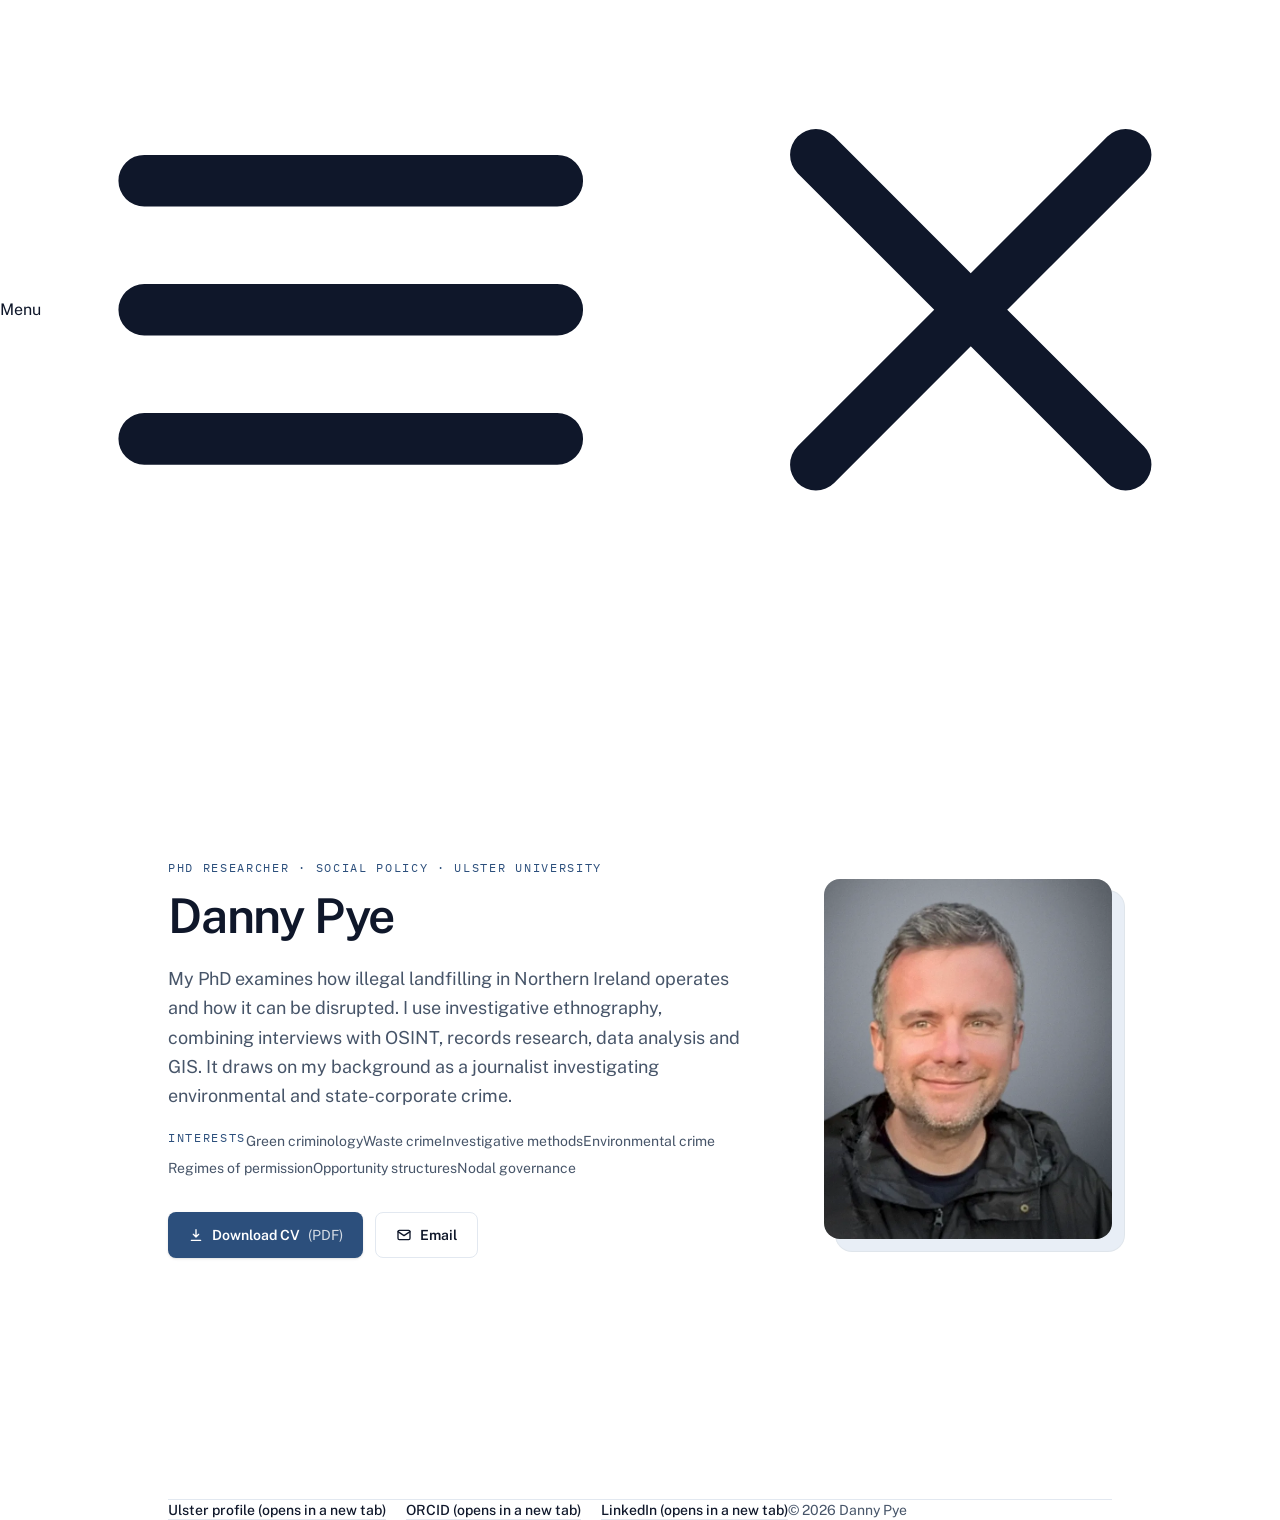
==== commit 4088c9e2: "Add files via upload" ====
--- a/index.html
+++ b/index.html
@@ -4,7 +4,7 @@
   <meta charset="utf-8">
   <meta name="viewport" content="width=device-width, initial-scale=1">
   <title>Danny Pye · PhD Researcher</title>
-  <meta name="description" content="Danny Pye, PhD researcher in Social Policy at Ulster University, researching illegal landfilling in Northern Ireland.">
+  <meta name="description" content="Danny Pye is a PhD researcher at Ulster University studying illegal landfilling in Northern Ireland, with a background in investigative journalism.">
 
   <link rel="canonical" href="https://danny-pye.com/">
 
@@ -14,7 +14,7 @@
   <meta property="og:site_name" content="Danny Pye">
   <meta property="og:locale" content="en_GB">
   <meta property="og:title" content="Danny Pye · PhD Researcher">
-  <meta property="og:description" content="Danny Pye, PhD researcher in Social Policy at Ulster University, researching illegal landfilling in Northern Ireland.">
+  <meta property="og:description" content="Danny Pye is a PhD researcher at Ulster University studying illegal landfilling in Northern Ireland, with a background in investigative journalism.">
   <meta property="og:image" content="https://danny-pye.com/assets/og-image.jpg">
   <meta property="og:image:width" content="1200">
   <meta property="og:image:height" content="630">
@@ -140,9 +140,9 @@
     <!-- ===== Profiles and footer: one slim row ===== -->
     <footer class="flex flex-wrap items-center justify-between gap-x-8 gap-y-3 border-t border-line py-6 text-sm short:py-4">
       <nav aria-label="Profiles" class="flex flex-wrap gap-x-5 gap-y-1 font-medium">
-        <a href="https://pure.ulster.ac.uk/en/persons/daniel-pye/" class="underline decoration-line underline-offset-4 hover:decoration-accent">Ulster profile</a>
-        <a href="https://orcid.org/0009-0008-0359-2669" class="underline decoration-line underline-offset-4 hover:decoration-accent">ORCID</a>
-        <a href="https://www.linkedin.com/in/daniel-pye/" class="underline decoration-line underline-offset-4 hover:decoration-accent">LinkedIn</a>
+        <a href="https://pure.ulster.ac.uk/en/persons/daniel-pye/" class="underline decoration-line underline-offset-4 hover:decoration-accent" target="_blank" rel="noopener noreferrer">Ulster profile<span class="sr-only"> (opens in a new tab)</span></a>
+        <a href="https://orcid.org/0009-0008-0359-2669" class="underline decoration-line underline-offset-4 hover:decoration-accent" target="_blank" rel="noopener noreferrer">ORCID<span class="sr-only"> (opens in a new tab)</span></a>
+        <a href="https://www.linkedin.com/in/daniel-pye/" class="underline decoration-line underline-offset-4 hover:decoration-accent" target="_blank" rel="noopener noreferrer">LinkedIn<span class="sr-only"> (opens in a new tab)</span></a>
       </nav>
       <p class="text-muted">© 2026 Danny Pye</p>
     </footer>
